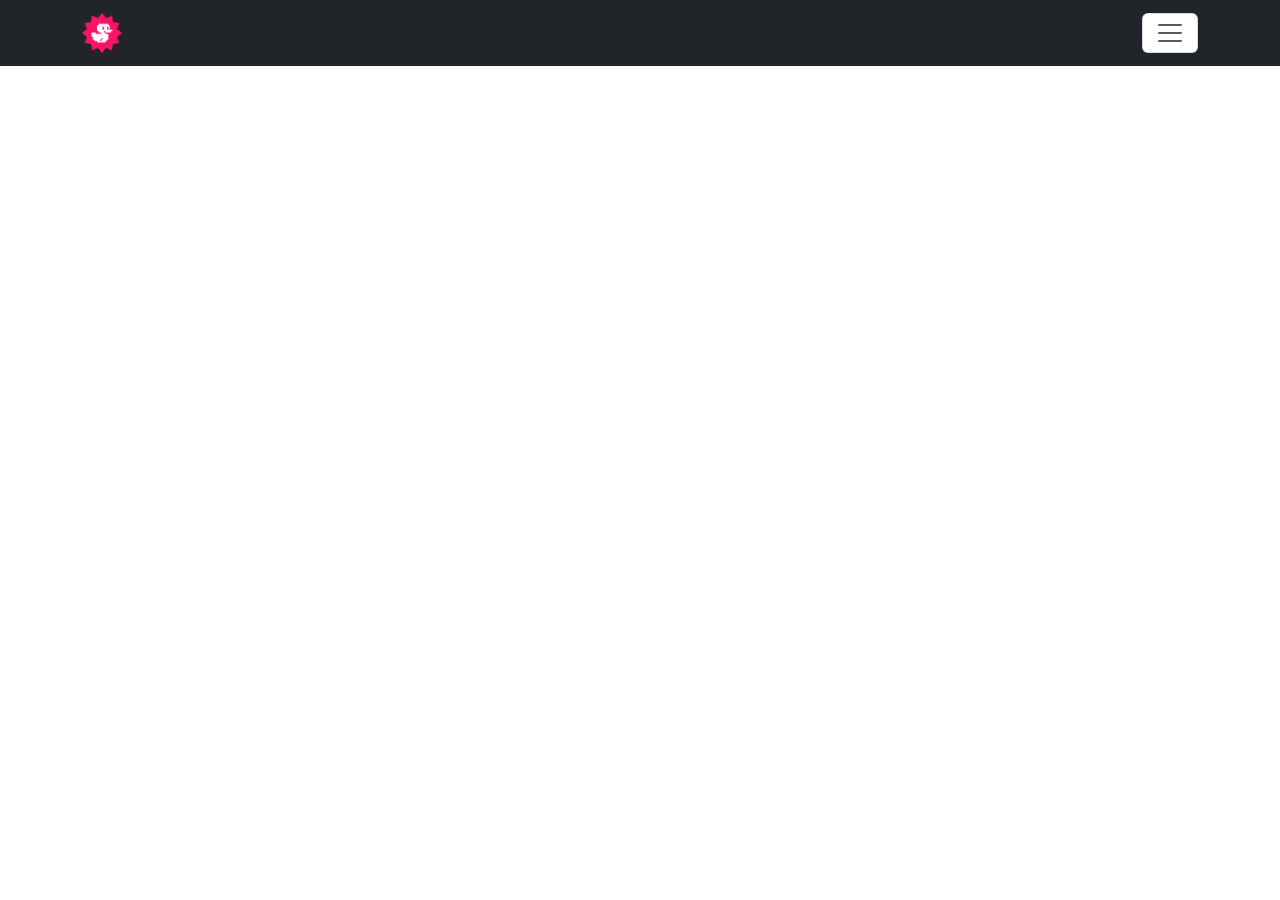
==== index.html @ 69d982c6 "first commit" ====
<!DOCTYPE html>
<html lang="it">

<head>
    <meta charset="UTF-8">
    <meta name="viewport" content="width=device-width, initial-scale=1.0">
    <title>html-css-bootstrap-dashboard</title>
    <!--collegamento con bootstrap-->
    <link href="https://cdn.jsdelivr.net/npm/bootstrap@5.3.3/dist/css/bootstrap.min.css" rel="stylesheet">
    <link rel="stylesheet" href="./styles/index.css"> <!--collegato con css-->
</head>

<body>
    <header>
        <nav class="navbar bg-dark"> <!--colore dark alla navbar -->
            <div class="container"> <!--contenitore dove inserire tutto-->
                <a class="navbar-brand" href="#">
                    <!--data classe img e messa grandezza della paperella css-->
                    <img class="img" src="./img/duck.png" alt="paperella motivazionale">
                </a>
                <!--inserire bottone finto delle impostazioni-->
                <button class="navbar-toggler bg-white" type="button" data-bs-toggle="collapse" data-bs-target="#menuMobile">
                    <span class="navbar-toggler-icon"></span>
                </button>
            </div>
        </nav>
    </header>
</body>

</html>
---- styles/index.css ----
img {
    width: 40px; /*grandezza alla paperella*/
}
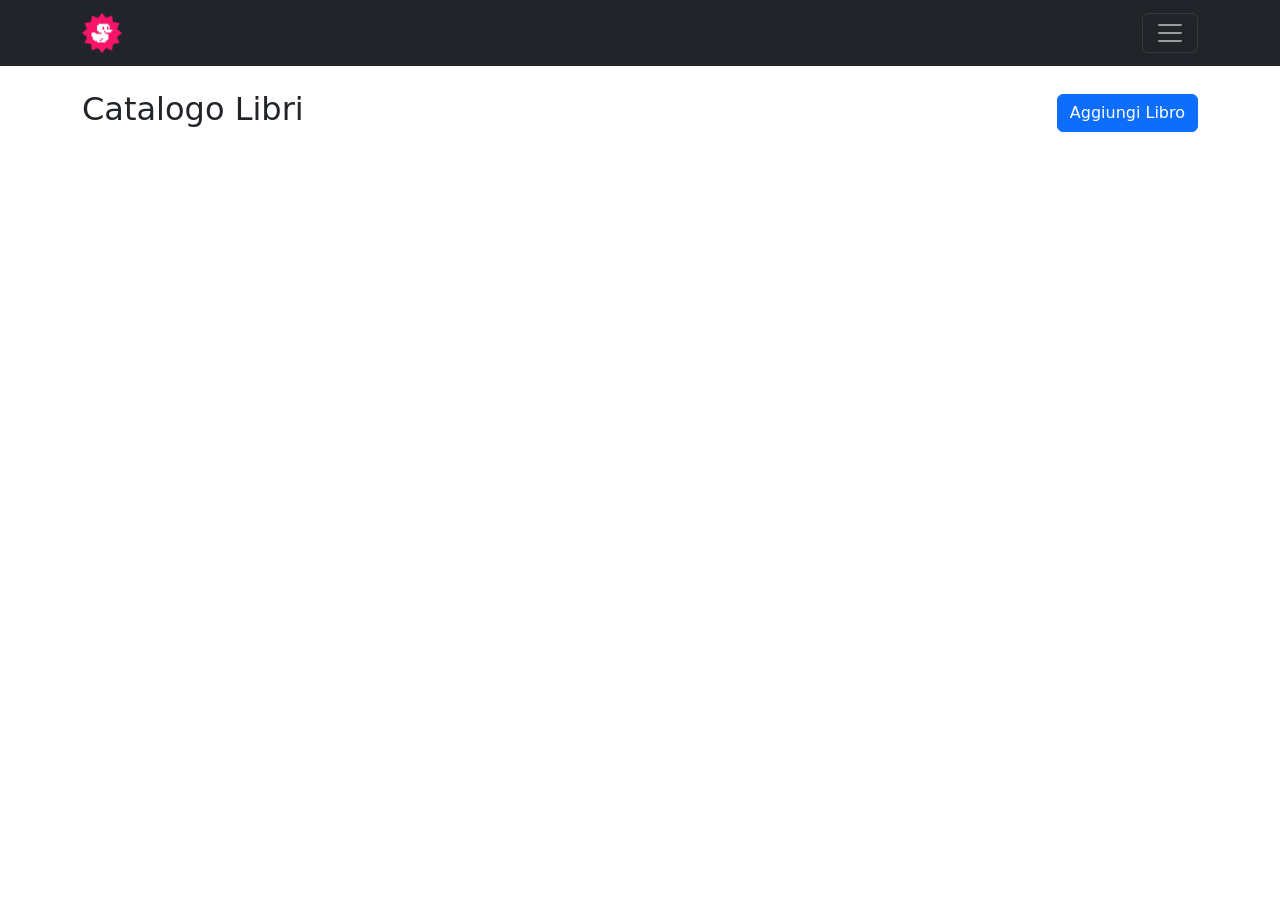
==== commit dce78201: "creato header con navbar e paperella. aggiunto titolo e bottone aggiungere libro" ====
--- a/index.html
+++ b/index.html
@@ -7,24 +7,38 @@
     <title>html-css-bootstrap-dashboard</title>
     <!--collegamento con bootstrap-->
     <link href="https://cdn.jsdelivr.net/npm/bootstrap@5.3.3/dist/css/bootstrap.min.css" rel="stylesheet">
+    <link rel="stylesheet" href="https://cdn.jsdelivr.net/npm/bootstrap-icons@1.11.1/font/bootstrap-icons.css">
     <link rel="stylesheet" href="./styles/index.css"> <!--collegato con css-->
 </head>
 
 <body>
     <header>
-        <nav class="navbar bg-dark"> <!--colore dark alla navbar -->
+        <nav class="navbar navbar-dark bg-dark"> <!--colore dark alla navbar -->
             <div class="container"> <!--contenitore dove inserire tutto-->
                 <a class="navbar-brand" href="#">
                     <!--data classe img e messa grandezza della paperella css-->
                     <img class="img" src="./img/duck.png" alt="paperella motivazionale">
                 </a>
                 <!--inserire bottone finto delle impostazioni-->
-                <button class="navbar-toggler bg-white" type="button" data-bs-toggle="collapse" data-bs-target="#menuMobile">
+                <button class="navbar-toggler" type="button" data-bs-toggle="collapse"
+                    data-bs-target="#menuMobile">
                     <span class="navbar-toggler-icon"></span>
                 </button>
             </div>
         </nav>
     </header>
+    <!--container crea un contenitore invisibile per non attaccare testo con parte sopra-->
+    <main class="container mt-4"> <!-- creo main contenitore con margintop per dare spazio. -->
+        <div class="d-flex justify-content-between align-items-center mb-4">
+            <!-- display flex e con justify content-between : prendi due elementi e mettili più lontano possibile.
+            mb margin bottom ovvero margine sotto.-->
+         <h2>Catalogo Libri</h2>
+
+        <button class="btn btn-primary">Aggiungi Libro</button> <!--btn rende bottone cliccabile-->
+        <!--btn primary rende colore blu come da screen.-->
+        </div>
+        
+    </main>
 </body>
 
 </html>
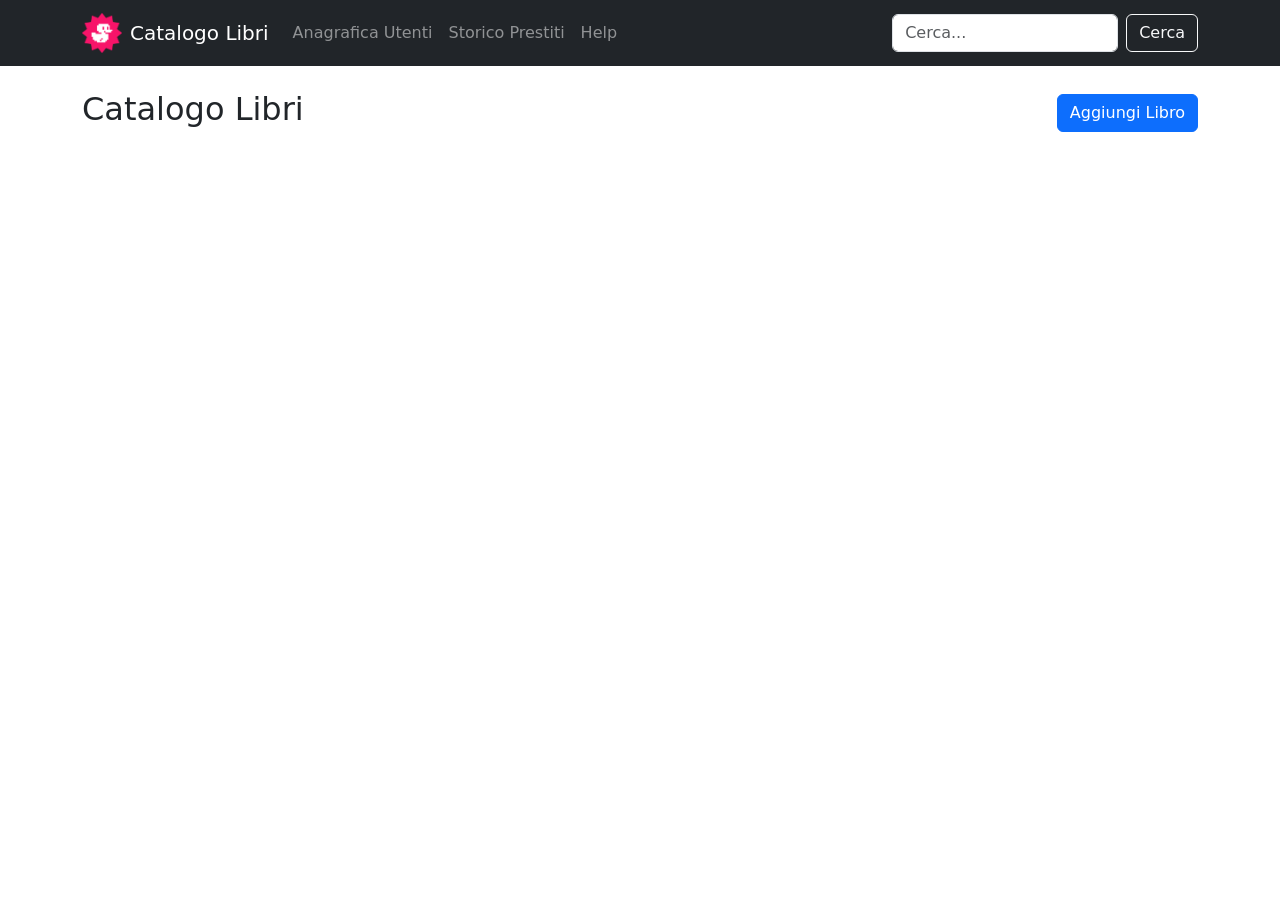
==== commit e48fca1e: "fatta versione desktop per navbar" ====
--- a/index.html
+++ b/index.html
@@ -12,18 +12,40 @@
 </head>
 
 <body>
-    <header>
-        <nav class="navbar navbar-dark bg-dark"> <!--colore dark alla navbar -->
+    <header> <!--con navbar-expand-lg: tieni chiuso menù fino a schermo desktop-->
+
+        <nav class="navbar  navbar-expand-lg navbar-dark bg-dark"> <!--colore dark alla navbar -->
             <div class="container"> <!--contenitore dove inserire tutto-->
-                <a class="navbar-brand" href="#">
-                    <!--data classe img e messa grandezza della paperella css-->
-                    <img class="img" src="./img/duck.png" alt="paperella motivazionale">
+
+                <a class="navbar-brand d-flex align-items-center" href="#">
+                    <img class="img me-2" src="./img/duck.png" alt="paperella motivazionale">
+
+                    <span class="d-none d-lg-block text-white">Catalogo Libri</span>
                 </a>
                 <!--inserire bottone finto delle impostazioni-->
-                <button class="navbar-toggler" type="button" data-bs-toggle="collapse"
-                    data-bs-target="#menuMobile">
+                <button class="navbar-toggler" type="button" data-bs-toggle="collapse" data-bs-target="#menuMobile">
                     <span class="navbar-toggler-icon"></span>
                 </button>
+                <div class="collapse navbar-collapse" id="menuMobile"> <!--classe che nasconde -->
+                        <!--navbar nav dice che ul non è una lista ma menu di navigazione-->
+                    <ul class="navbar-nav me-auto mb-2 mb-lg-0">
+                        <li class="nav-item">
+                            <a class="nav-link text-white-50" href="#">Anagrafica Utenti</a>
+                        </li>
+                        <li class="nav-item">
+                            <a class="nav-link text-white-50" href="#">Storico Prestiti</a>
+                        </li>
+                        <li class="nav-item">
+                            <a class="nav-link text-white-50" href="#">Help</a>
+                        </li>
+                    </ul>
+
+                    <form class="d-flex">
+                        <input class="form-control me-2" type="search" placeholder="Cerca...">
+                        <button class="btn btn-outline-light" type="submit">Cerca</button>
+                    </form>
+
+                </div>
             </div>
         </nav>
     </header>
@@ -32,13 +54,13 @@
         <div class="d-flex justify-content-between align-items-center mb-4">
             <!-- display flex e con justify content-between : prendi due elementi e mettili più lontano possibile.
             mb margin bottom ovvero margine sotto.-->
-         <h2>Catalogo Libri</h2>
+            <h2>Catalogo Libri</h2>
+            <button class="btn btn-primary">Aggiungi Libro</button> <!--btn rende bottone cliccabile-->
+            <!--btn primary rende colore blu come da screen.-->
+        </div>
 
-        <button class="btn btn-primary">Aggiungi Libro</button> <!--btn rende bottone cliccabile-->
-        <!--btn primary rende colore blu come da screen.-->
-        </div>
-        
     </main>
+    <script src="https://cdn.jsdelivr.net/npm/bootstrap@5.3.3/dist/js/bootstrap.bundle.min.js"></script>
 </body>
 
 </html>
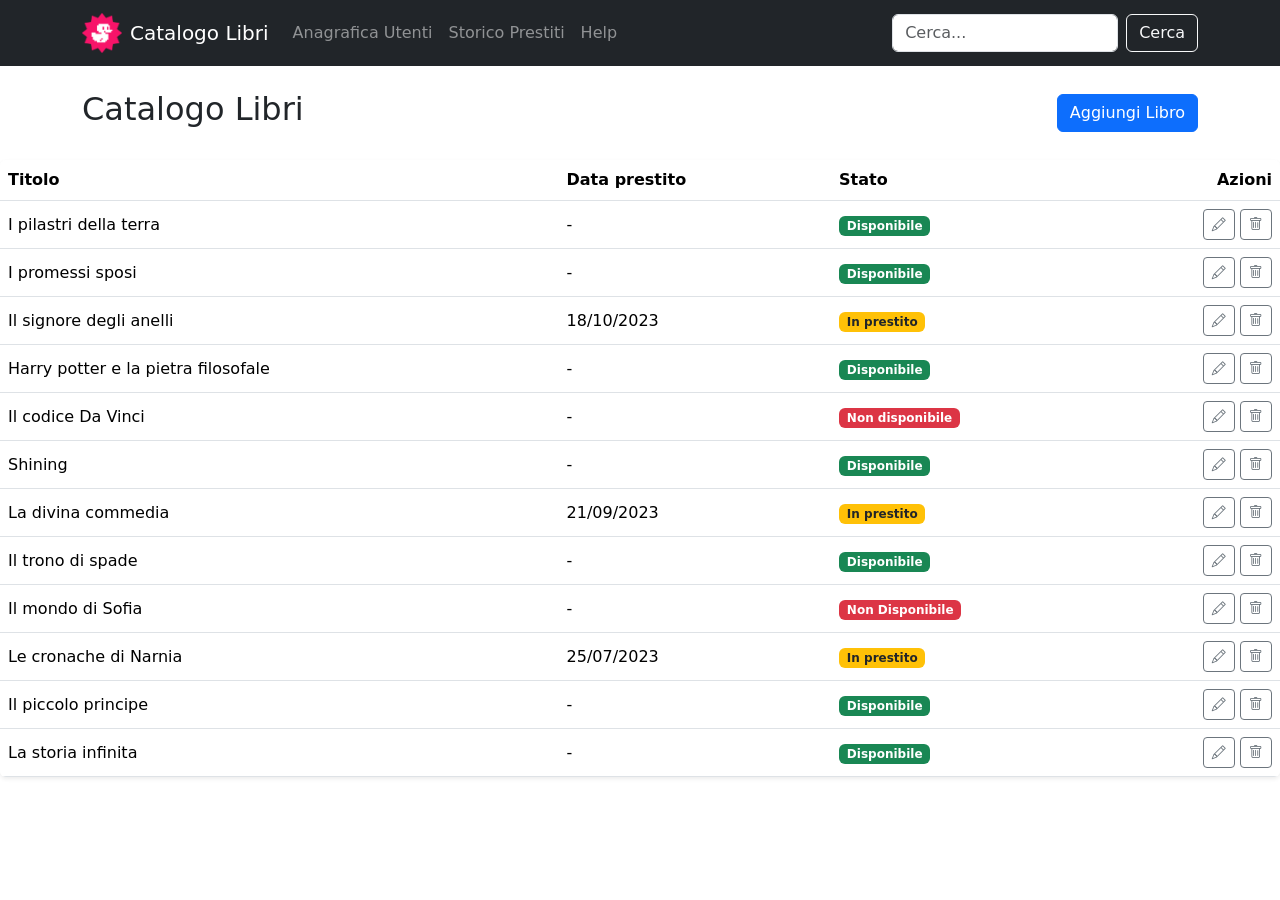
==== commit 729771d4: "creata tabella first mobile e desktop correttamente" ====
--- a/index.html
+++ b/index.html
@@ -27,7 +27,7 @@
                     <span class="navbar-toggler-icon"></span>
                 </button>
                 <div class="collapse navbar-collapse" id="menuMobile"> <!--classe che nasconde -->
-                        <!--navbar nav dice che ul non è una lista ma menu di navigazione-->
+                    <!--navbar nav dice che ul non è una lista ma menu di navigazione-->
                     <ul class="navbar-nav me-auto mb-2 mb-lg-0">
                         <li class="nav-item">
                             <a class="nav-link text-white-50" href="#">Anagrafica Utenti</a>
@@ -58,8 +58,168 @@
             <button class="btn btn-primary">Aggiungi Libro</button> <!--btn rende bottone cliccabile-->
             <!--btn primary rende colore blu come da screen.-->
         </div>
-
     </main>
+    <div class="table-responsive bg-white rounded shadow-sm mb-4">
+
+        <table class="table table-hover align-middle mb-0">
+
+            <thead>
+                <tr>
+                    <th>Titolo</th>
+
+                    <th class="d-none d-md-table-cell">Data prestito</th>
+
+                    <th>Stato</th>
+                    <th class="text-end">Azioni</th>
+                </tr>
+            </thead>
+
+            <tbody>
+
+                <tr>
+                    <td>I pilastri della terra</td>
+
+                    <td class="d-none d-md-table-cell">-</td>
+
+                    <td><span class="badge bg-success">Disponibile</span></td>
+
+                    <td class="text-end">
+                        <button class="btn btn-sm btn-outline-secondary"><i class="bi bi-pencil"></i></button>
+                        <button class="btn btn-sm btn-outline-secondary"><i class="bi bi-trash"></i></button>
+                    </td>
+                </tr>
+                <tr>
+                    <td>I promessi sposi</td>
+
+                    <td class="d-none d-md-table-cell">-</td>
+
+                    <td><span class="badge bg-success">Disponibile</span></td>
+
+                    <td class="text-end">
+                        <button class="btn btn-sm btn-outline-secondary"><i class="bi bi-pencil"></i></button>
+                        <button class="btn btn-sm btn-outline-secondary"><i class="bi bi-trash"></i></button>
+                    </td>
+                </tr>
+                <tr>
+                    <td>Il signore degli anelli</td>
+                    <td class="d-none d-md-table-cell">18/10/2023</td>
+
+                    <td><span class="badge bg-warning text-dark">In prestito</span></td>
+
+                    <td class="text-end">
+                        <button class="btn btn-sm btn-outline-secondary"><i class="bi bi-pencil"></i></button>
+                        <button class="btn btn-sm btn-outline-secondary"><i class="bi bi-trash"></i></button>
+                    </td>
+                </tr>
+                <tr>
+                    <td>Harry potter e la pietra filosofale</td>
+
+                    <td class="d-none d-md-table-cell">-</td>
+
+                    <td><span class="badge bg-success">Disponibile</span></td>
+
+                    <td class="text-end">
+                        <button class="btn btn-sm btn-outline-secondary"><i class="bi bi-pencil"></i></button>
+                        <button class="btn btn-sm btn-outline-secondary"><i class="bi bi-trash"></i></button>
+                    </td>
+                </tr>
+                <tr>
+                    <td>Il codice Da Vinci</td>
+                    <td class="d-none d-md-table-cell">-</td>
+
+                    <td><span class="badge bg-danger">Non disponibile</span></td>
+
+                    <td class="text-end">
+                        <button class="btn btn-sm btn-outline-secondary"><i class="bi bi-pencil"></i></button>
+                        <button class="btn btn-sm btn-outline-secondary"><i class="bi bi-trash"></i></button>
+                    </td>
+                </tr>
+                <tr>
+                    <td>Shining</td>
+
+                    <td class="d-none d-md-table-cell">-</td>
+
+                    <td><span class="badge bg-success">Disponibile</span></td>
+
+                    <td class="text-end">
+                        <button class="btn btn-sm btn-outline-secondary"><i class="bi bi-pencil"></i></button>
+                        <button class="btn btn-sm btn-outline-secondary"><i class="bi bi-trash"></i></button>
+                    </td>
+                </tr>
+                <td>La divina commedia</td>
+                <td class="d-none d-md-table-cell">21/09/2023</td>
+
+                <td><span class="badge bg-warning text-dark">In prestito</span></td>
+
+                <td class="text-end">
+                    <button class="btn btn-sm btn-outline-secondary"><i class="bi bi-pencil"></i></button>
+                    <button class="btn btn-sm btn-outline-secondary"><i class="bi bi-trash"></i></button>
+                </td>
+                </tr>
+
+                 <tr>
+                    <td>Il trono di spade</td>
+
+                    <td class="d-none d-md-table-cell">-</td>
+
+                    <td><span class="badge bg-success">Disponibile</span></td>
+
+                    <td class="text-end">
+                        <button class="btn btn-sm btn-outline-secondary"><i class="bi bi-pencil"></i></button>
+                        <button class="btn btn-sm btn-outline-secondary"><i class="bi bi-trash"></i></button>
+                    </td>
+                </tr>
+                 <tr>
+                    <td>Il mondo di Sofia</td>
+
+                    <td class="d-none d-md-table-cell">-</td>
+
+                    <td><span class="badge bg-danger">Non Disponibile</span></td>
+
+                    <td class="text-end">
+                        <button class="btn btn-sm btn-outline-secondary"><i class="bi bi-pencil"></i></button>
+                        <button class="btn btn-sm btn-outline-secondary"><i class="bi bi-trash"></i></button>
+                    </td>
+                </tr>
+                 <tr>
+                    <td>Le cronache di Narnia</td>
+
+                    <td class="d-none d-md-table-cell">25/07/2023</td>
+
+                    <td><span class="badge bg-warning text-dark">In prestito</span></td>
+
+                    <td class="text-end">
+                        <button class="btn btn-sm btn-outline-secondary"><i class="bi bi-pencil"></i></button>
+                        <button class="btn btn-sm btn-outline-secondary"><i class="bi bi-trash"></i></button>
+                    </td>
+                </tr>
+                 <tr>
+                    <td>Il piccolo principe</td>
+
+                    <td class="d-none d-md-table-cell">-</td>
+
+                    <td><span class="badge bg-success">Disponibile</span></td>
+
+                    <td class="text-end">
+                        <button class="btn btn-sm btn-outline-secondary"><i class="bi bi-pencil"></i></button>
+                        <button class="btn btn-sm btn-outline-secondary"><i class="bi bi-trash"></i></button>
+                    </td>
+                </tr>
+                 <tr>
+                    <td>La storia infinita</td>
+
+                    <td class="d-none d-md-table-cell">-</td>
+
+                    <td><span class="badge bg-success">Disponibile</span></td>
+
+                    <td class="text-end">
+                        <button class="btn btn-sm btn-outline-secondary"><i class="bi bi-pencil"></i></button>
+                        <button class="btn btn-sm btn-outline-secondary"><i class="bi bi-trash"></i></button>
+                    </td>
+                </tr>
+            </tbody>
+        </table>
+    </div>
     <script src="https://cdn.jsdelivr.net/npm/bootstrap@5.3.3/dist/js/bootstrap.bundle.min.js"></script>
 </body>
 
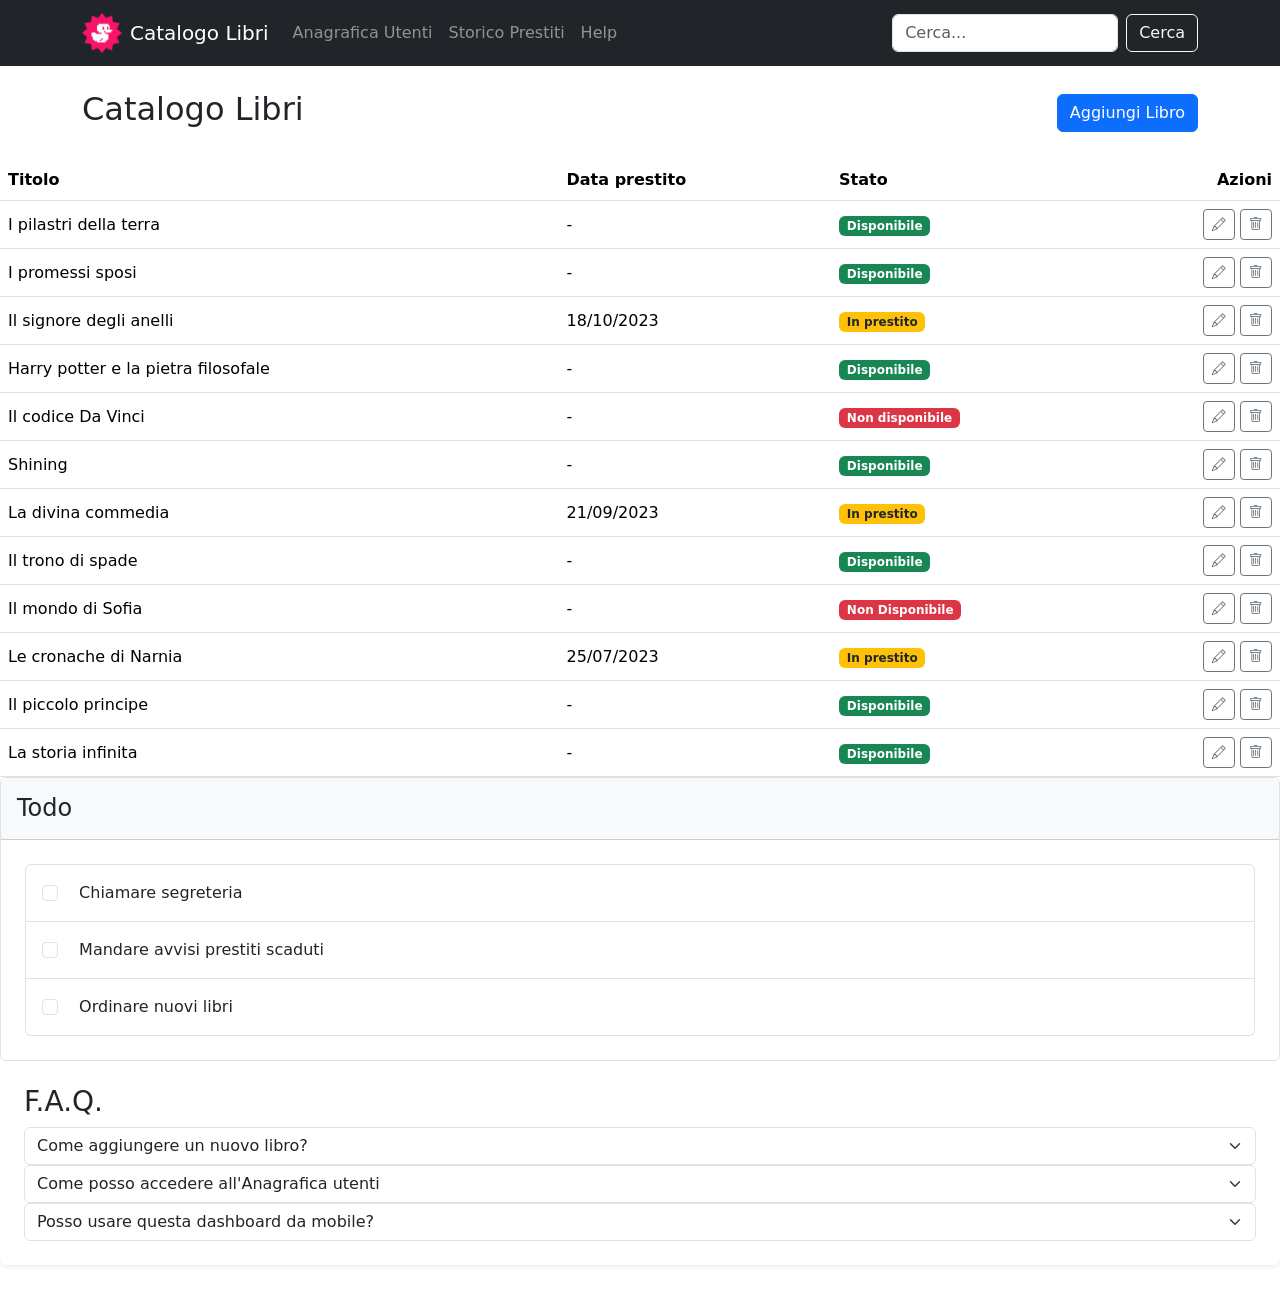
==== commit 69d8b523: "aggiunto Todo e FAQ" ====
--- a/index.html
+++ b/index.html
@@ -157,7 +157,7 @@
                 </td>
                 </tr>
 
-                 <tr>
+                <tr>
                     <td>Il trono di spade</td>
 
                     <td class="d-none d-md-table-cell">-</td>
@@ -169,7 +169,7 @@
                         <button class="btn btn-sm btn-outline-secondary"><i class="bi bi-trash"></i></button>
                     </td>
                 </tr>
-                 <tr>
+                <tr>
                     <td>Il mondo di Sofia</td>
 
                     <td class="d-none d-md-table-cell">-</td>
@@ -181,7 +181,7 @@
                         <button class="btn btn-sm btn-outline-secondary"><i class="bi bi-trash"></i></button>
                     </td>
                 </tr>
-                 <tr>
+                <tr>
                     <td>Le cronache di Narnia</td>
 
                     <td class="d-none d-md-table-cell">25/07/2023</td>
@@ -193,7 +193,7 @@
                         <button class="btn btn-sm btn-outline-secondary"><i class="bi bi-trash"></i></button>
                     </td>
                 </tr>
-                 <tr>
+                <tr>
                     <td>Il piccolo principe</td>
 
                     <td class="d-none d-md-table-cell">-</td>
@@ -205,7 +205,7 @@
                         <button class="btn btn-sm btn-outline-secondary"><i class="bi bi-trash"></i></button>
                     </td>
                 </tr>
-                 <tr>
+                <tr>
                     <td>La storia infinita</td>
 
                     <td class="d-none d-md-table-cell">-</td>
@@ -219,6 +219,50 @@
                 </tr>
             </tbody>
         </table>
+        <div class="card mb-4 border">
+
+            <div class="card-header bg-light py-3">
+                <h3 class="m-0 fs-4">Todo</h3>
+            </div>
+
+            <div class="card-body p-4">
+
+                <ul class="list-group">
+
+                    <li class="list-group-item py-3">
+                        <input class="form-check-input me-3" type="checkbox" value="" id="todo1">
+                        <label class="form-check-label" for="todo1">Chiamare segreteria</label>
+                    </li>
+
+                    <li class="list-group-item py-3">
+                        <input class="form-check-input me-3" type="checkbox" value="" id="todo2">
+                        <label class="form-check-label" for="todo2">Mandare avvisi prestiti scaduti</label>
+                    </li>
+
+                    <li class="list-group-item py-3">
+                        <input class="form-check-input me-3" type="checkbox" value="" id="todo3">
+                        <label class="form-check-label" for="todo3">Ordinare nuovi libri</label>
+                    </li>
+
+                </ul>
+
+            </div>
+        </div>
+        <div class="card-body2 m-4">
+            <h3>F.A.Q.</h3>
+            <select class="form-select" aria-label="Default select example">
+                <option selected>Come aggiungere un nuovo libro?</option>
+                <option value="1">One</option>
+            </select>
+            <select class="form-select" aria-label="Default select example">
+                <option selected>Come posso accedere all'Anagrafica utenti</option>
+                <option value="1">One</option>
+            </select>
+             <select class="form-select" aria-label="Default select example">
+                <option selected>Posso usare questa dashboard da mobile?</option>
+                <option value="1">One</option>
+            </select>
+        </div>
     </div>
     <script src="https://cdn.jsdelivr.net/npm/bootstrap@5.3.3/dist/js/bootstrap.bundle.min.js"></script>
 </body>
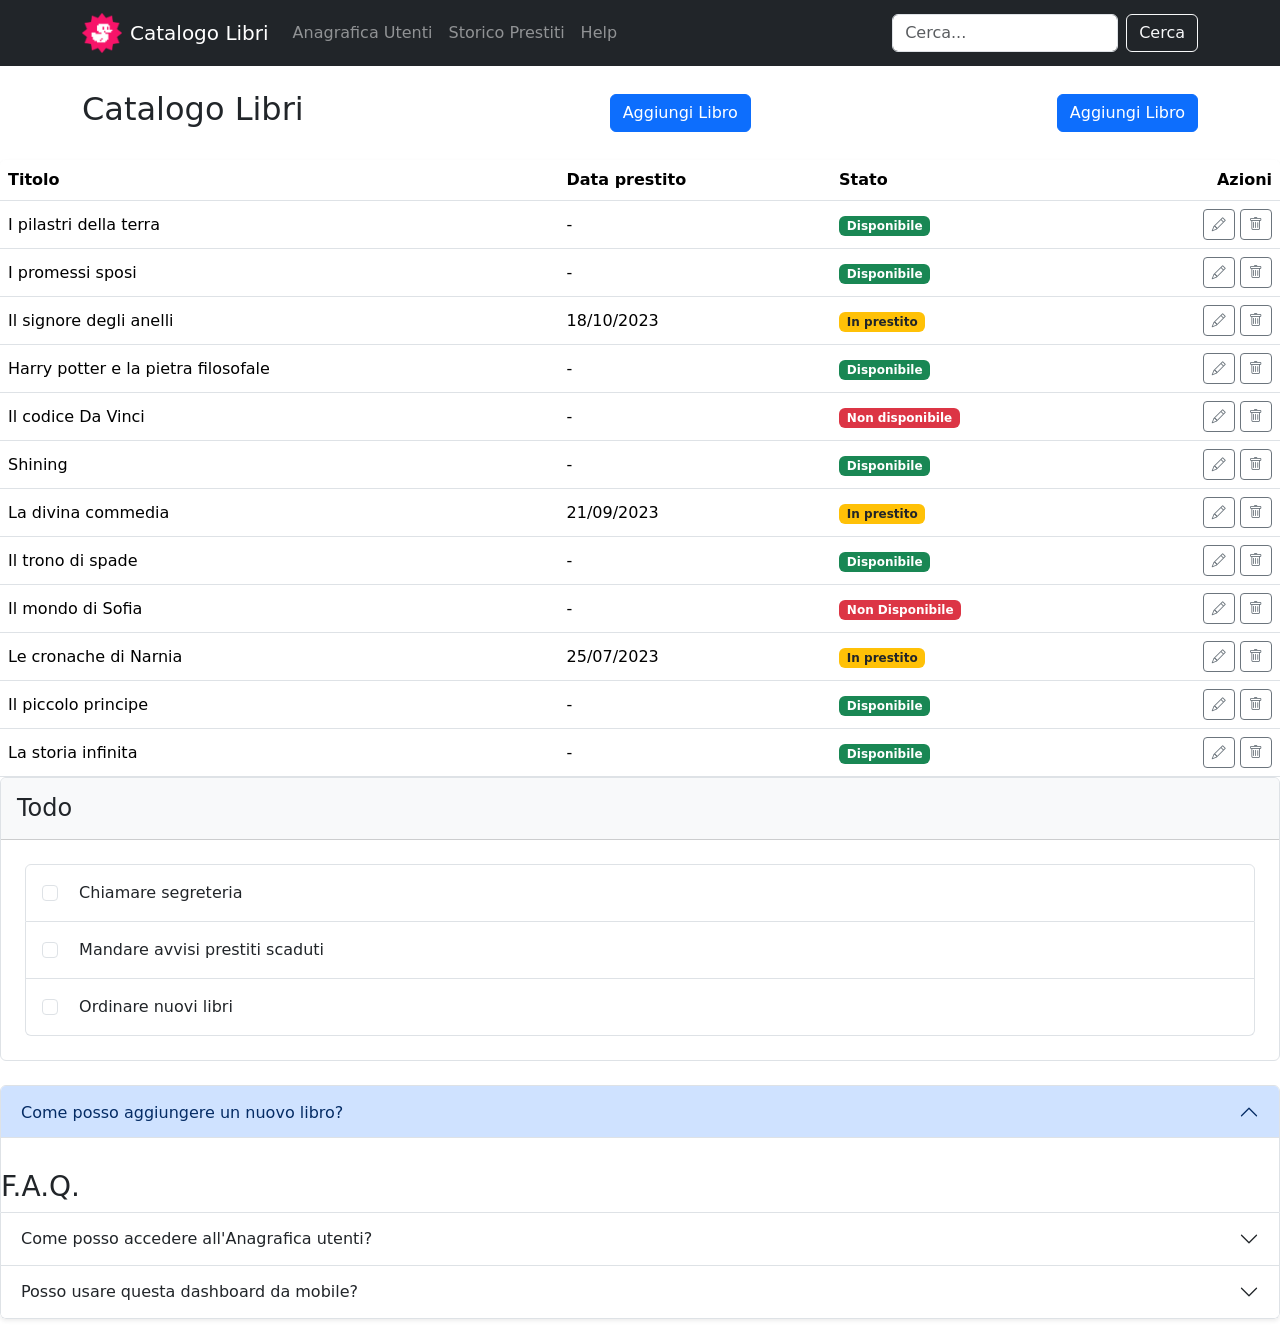
==== commit d8295623: "collegata seconda pagina html con index e creata struttura" ====
--- a/index.html
+++ b/index.html
@@ -57,11 +57,12 @@
             <h2>Catalogo Libri</h2>
             <button class="btn btn-primary">Aggiungi Libro</button> <!--btn rende bottone cliccabile-->
             <!--btn primary rende colore blu come da screen.-->
+            <a href="./new-book.html" class="btn btn-primary">Aggiungi Libro</a>
         </div>
     </main>
     <div class="table-responsive bg-white rounded shadow-sm mb-4">
 
-        <table class="table table-hover align-middle mb-0">
+        <table class="table table-straped table-hover align-middle mb-0">
 
             <thead>
                 <tr>
@@ -248,20 +249,45 @@
 
             </div>
         </div>
-        <div class="card-body2 m-4">
-            <h3>F.A.Q.</h3>
-            <select class="form-select" aria-label="Default select example">
-                <option selected>Come aggiungere un nuovo libro?</option>
-                <option value="1">One</option>
-            </select>
-            <select class="form-select" aria-label="Default select example">
-                <option selected>Come posso accedere all'Anagrafica utenti</option>
-                <option value="1">One</option>
-            </select>
-             <select class="form-select" aria-label="Default select example">
-                <option selected>Posso usare questa dashboard da mobile?</option>
-                <option value="1">One</option>
-            </select>
+        <div class="accordion" id="accordionExample">
+            <div class="accordion-item">
+                <h2 class="accordion-header">
+                    <button class="accordion-button" type="button" data-bs-toggle="collapse"
+                        data-bs-target="#collapseOne" aria-expanded="true" aria-controls="collapseOne">
+                        Come posso aggiungere un nuovo libro?
+                    </button>
+                </h2>
+                <div id="collapseOne" class="accordion-collapse collapse show" data-bs-parent="#accordionExample">
+                    <div class="accordion-body">
+
+                    </div>
+                </div>
+                <h3>F.A.Q.</h3>
+            </div>
+            <div class="accordion-item">
+                <h2 class="accordion-header">
+                    <button class="accordion-button collapsed" type="button" data-bs-toggle="collapse"
+                        data-bs-target="#collapseTwo" aria-expanded="false" aria-controls="collapseTwo">
+                        Come posso accedere all'Anagrafica utenti?
+                    </button>
+                </h2>
+                <div id="collapseTwo" class="accordion-collapse collapse" data-bs-parent="#accordionExample">
+                    <div class="accordion-body">
+                    
+                    </div>
+                </div>
+            </div>
+            <div class="accordion-item">
+                <h2 class="accordion-header">
+                    <button class="accordion-button collapsed" type="button" data-bs-toggle="collapse"
+                        data-bs-target="#collapseThree" aria-expanded="false" aria-controls="collapseThree">
+                       Posso usare questa dashboard da mobile?
+                    </button>
+                </h2>
+                <div id="collapseThree" class="accordion-collapse collapse" data-bs-parent="#accordionExample">
+                   
+                </div>
+            </div>
         </div>
     </div>
     <script src="https://cdn.jsdelivr.net/npm/bootstrap@5.3.3/dist/js/bootstrap.bundle.min.js"></script>
